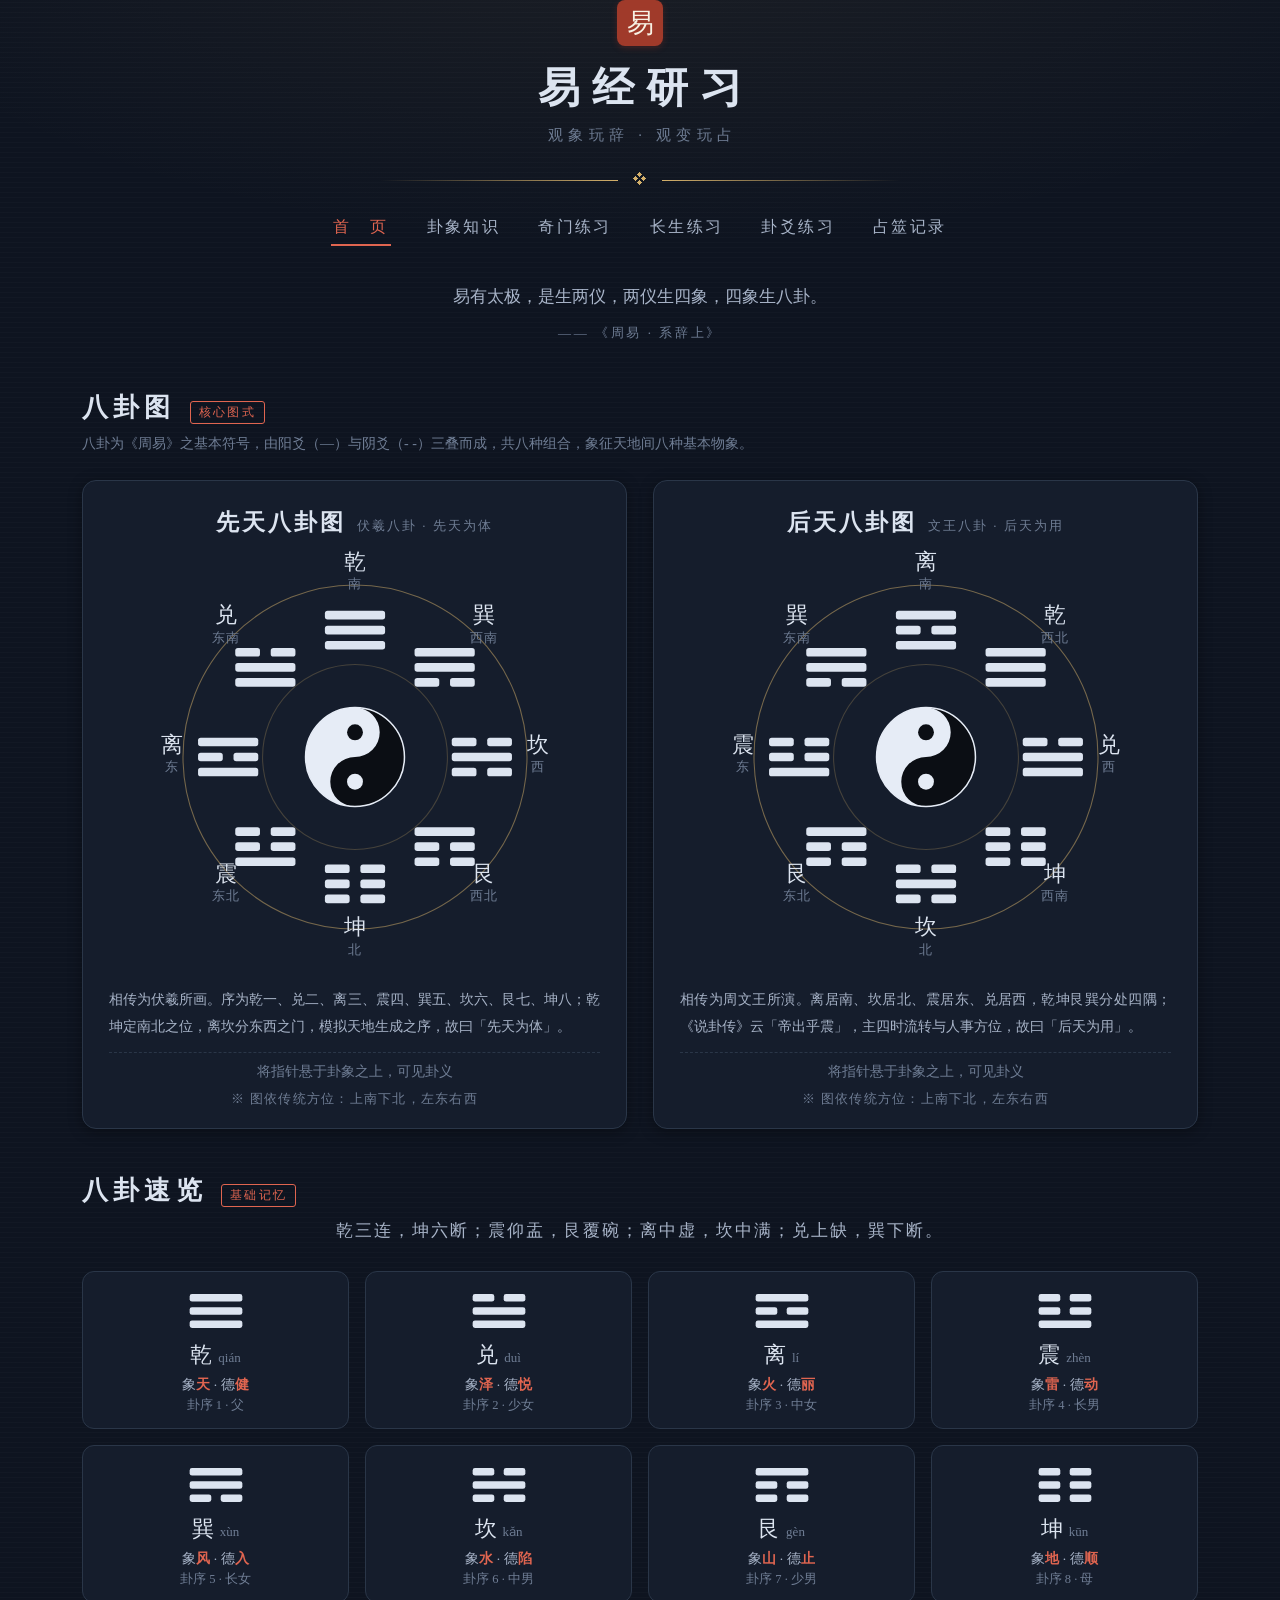
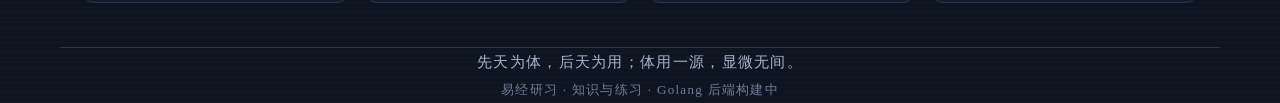
==== static/index.html @ 074f1c8b "first commit" ====
<!DOCTYPE html>
<html lang="zh-CN">
<head>
<meta charset="UTF-8" />
<meta name="viewport" content="width=device-width, initial-scale=1.0" />
<title>易经研习 · 先天八卦与后天八卦</title>
<link rel="stylesheet" href="style.css" />
<style>
/* ===== 首页专属样式 ===== */
.quote{margin:34px auto 8px;max-width:760px;text-align:center;font-family:var(--kai);color:var(--ink-soft);font-size:17px;line-height:2}
.quote .src{display:block;margin-top:6px;font-size:13px;color:var(--muted);letter-spacing:.2em}

.diagram-grid{display:grid;grid-template-columns:1fr 1fr;gap:26px}
@media (max-width:900px){.diagram-grid{grid-template-columns:1fr}}
svg.bagua{display:block;width:100%;max-width:430px;margin:0 auto}
.card .note{margin-top:14px;font-size:13.5px;color:var(--ink-soft);line-height:2;text-align:justify}
.orient{text-align:center;color:var(--muted);font-size:12.5px;margin-top:10px;letter-spacing:.1em}

svg .ring{fill:none;stroke:var(--gold);stroke-width:1;opacity:.5}
svg .ring.faint{opacity:.25}
svg .tri{cursor:pointer}
svg .tri rect{fill:var(--ink);transition:fill .18s}
svg .tri:hover rect,svg .tri.hot rect{fill:var(--cinnabar)}
svg .t-name{font-family:var(--kai);font-size:20px;fill:var(--ink)}
svg .t-dir{font-size:12px;fill:var(--muted);letter-spacing:1px}
svg .tj-white{fill:#e6ecf6}
svg .tj-black{fill:#0b0e14}
svg .tj-outline{fill:none;stroke:#e6ecf6;stroke-width:1.4}
svg .tj-dot-black{fill:#0b0e14}
svg .tj-dot-white{fill:#e6ecf6}

.mnemonic{font-family:var(--kai);text-align:center;color:var(--ink-soft);font-size:16.5px;letter-spacing:.12em;margin-bottom:24px;line-height:2}
.tri-grid{display:grid;grid-template-columns:repeat(4,1fr);gap:16px}
@media (max-width:960px){.tri-grid{grid-template-columns:repeat(2,1fr)}}
.tri-card{background:var(--card);border:1px solid var(--line);border-radius:12px;padding:18px 10px 14px;text-align:center;transition:.2s}
.tri-card:hover{transform:translateY(-3px);box-shadow:0 6px 18px rgba(0,0,0,.4);border-color:var(--gold)}
.tri-card svg{display:block;margin:0 auto 8px}
.tri-card .n{font-family:var(--kai);font-size:22px}
.tri-card .n span{font-size:13px;color:var(--muted);margin-left:6px}
.tri-card .d{margin-top:6px;font-size:13.5px;color:var(--ink-soft)}
.tri-card .d b{color:var(--cinnabar);font-weight:600}
.tri-card .r{margin-top:3px;font-size:12.5px;color:var(--muted)}
</style>
</head>
<body>

<header class="wrap">
  <div class="seal">易</div>
  <h1>易经研习</h1>
  <div class="sub">观象玩辞 · 观变玩占</div>
  <div class="divider">❖</div>
  <nav>
    <a class="active" href="index.html">首　页</a>
    <a href="#">卦象知识</a>
    <a href="qimen.html">奇门练习</a>
    <a href="changsheng.html">长生练习</a>
    <a href="#">卦爻练习</a>
    <a href="#">占筮记录</a>
  </nav>
</header>

<main class="wrap">
  <p class="quote">易有太极，是生两仪，两仪生四象，四象生八卦。<span class="src">—— 《周易 · 系辞上》</span></p>

  <section id="bagua">
    <div class="sec-title"><h2>八卦图</h2><span class="tag">核心图式</span></div>
    <p class="sec-desc">八卦为《周易》之基本符号，由阳爻（—）与阴爻（- -）三叠而成，共八种组合，象征天地间八种基本物象。</p>
    <div class="diagram-grid">
      <div class="card">
        <div class="card-head"><h3>先天八卦图</h3><span class="who">伏羲八卦 · 先天为体</span></div>
        <svg id="svg-xiantian" class="bagua" viewBox="0 0 400 400" role="img" aria-label="先天八卦图"></svg>
        <p class="note">相传为伏羲所画。序为乾一、兑二、离三、震四、巽五、坎六、艮七、坤八；乾坤定南北之位，离坎分东西之门，模拟天地生成之序，故曰「先天为体」。</p>
        <div class="hint" id="hint-xiantian">将指针悬于卦象之上，可见卦义</div>
        <div class="orient">※ 图依传统方位：上南下北，左东右西</div>
      </div>
      <div class="card">
        <div class="card-head"><h3>后天八卦图</h3><span class="who">文王八卦 · 后天为用</span></div>
        <svg id="svg-houtian" class="bagua" viewBox="0 0 400 400" role="img" aria-label="后天八卦图"></svg>
        <p class="note">相传为周文王所演。离居南、坎居北、震居东、兑居西，乾坤艮巽分处四隅；《说卦传》云「帝出乎震」，主四时流转与人事方位，故曰「后天为用」。</p>
        <div class="hint" id="hint-houtian">将指针悬于卦象之上，可见卦义</div>
        <div class="orient">※ 图依传统方位：上南下北，左东右西</div>
      </div>
    </div>
  </section>

  <section id="sulan">
    <div class="sec-title"><h2>八卦速览</h2><span class="tag">基础记忆</span></div>
    <p class="mnemonic">乾三连，坤六断；震仰盂，艮覆碗；离中虚，坎中满；兑上缺，巽下断。</p>
    <div class="tri-grid" id="tri-grid"></div>
  </section>
</main>

<footer class="wrap">
  <div class="m">先天为体，后天为用；体用一源，显微无间。</div>
  <div>易经研习 · 知识与练习 · Golang 后端构建中</div>
</footer>

<script>
/* ===== 卦象数据：lines 自上而下，1=阳爻（实线），0=阴爻（断线） ===== */
const TRIGRAMS = {
  qian: { name:'乾', py:'qián',  lines:[1,1,1], nature:'天', attr:'健', role:'父'   },
  dui:  { name:'兑', py:'duì',   lines:[0,1,1], nature:'泽', attr:'悦', role:'少女' },
  li:   { name:'离', py:'lí',    lines:[1,0,1], nature:'火', attr:'丽', role:'中女' },
  zhen: { name:'震', py:'zhèn',  lines:[0,0,1], nature:'雷', attr:'动', role:'长男' },
  xun:  { name:'巽', py:'xùn',   lines:[1,1,0], nature:'风', attr:'入', role:'长女' },
  kan:  { name:'坎', py:'kǎn',   lines:[0,1,0], nature:'水', attr:'陷', role:'中男' },
  gen:  { name:'艮', py:'gèn',   lines:[1,0,0], nature:'山', attr:'止', role:'少男' },
  kun:  { name:'坤', py:'kūn',   lines:[0,0,0], nature:'地', attr:'顺', role:'母'   },
};
/* 先天卦序：乾一、兑二、离三、震四、巽五、坎六、艮七、坤八 */
const ORDER = ['qian','dui','li','zhen','xun','kan','gen','kun'];

/* 生成一组卦画（居中于 x,y） */
function trigramSVG(key, x, y){
  const t = TRIGRAMS[key], W = 56, H = 8, GAP = 6, half = W / 2, seg = (W - 10) / 2;
  let s = `<g class="tri" data-key="${key}" transform="translate(${x.toFixed(1)},${y.toFixed(1)})">`
        + `<circle r="34" fill="transparent"/>`; /* 透明热区，便于悬停 */
  t.lines.forEach((yang, i) => {
    const yy = i * (H + GAP) - 18;
    if (yang) {
      s += `<rect x="${-half}" y="${yy}" width="${W}" height="${H}" rx="2.5"/>`;
    } else {
      s += `<rect x="${-half}" y="${yy}" width="${seg}" height="${H}" rx="2.5"/>`
         + `<rect x="${half - seg}" y="${yy}" width="${seg}" height="${H}" rx="2.5"/>`;
    }
  });
  return s + `</g>`;
}

/* 太极图 */
function taiji(cx, cy, r){
  const h = r / 2;
  return `<g transform="translate(${cx},${cy})">
    <circle r="${r}" class="tj-white"/>
    <path d="M0 ${-r} A${r} ${r} 0 0 1 0 ${r} A${h} ${h} 0 0 1 0 0 A${h} ${h} 0 0 0 0 ${-r} Z" class="tj-black"/>
    <circle cy="${-h}" r="${(r*0.16).toFixed(1)}" class="tj-dot-black"/>
    <circle cy="${h}" r="${(r*0.16).toFixed(1)}" class="tj-dot-white"/>
    <circle r="${r}" class="tj-outline"/>
  </g>`;
}

/* 绘制八卦图：arrangement 为自上方（正南）起顺时针的 [卦, 方位] 序列 */
function renderBagua(svgId, hintId, arrangement){
  const svg = document.getElementById(svgId), hint = document.getElementById(hintId);
  const C = 200, R_TRI = 118, R_LBL = 170;
  let s = `<circle cx="${C}" cy="${C}" r="160" class="ring"/>`
        + `<circle cx="${C}" cy="${C}" r="86" class="ring faint"/>`;
  arrangement.forEach(([key, dir], i) => {
    const a = i * Math.PI / 4, sin = Math.sin(a), cos = Math.cos(a);
    s += trigramSVG(key, C + R_TRI * sin, C - R_TRI * cos);
    const lx = C + R_LBL * sin, ly = C - R_LBL * cos;
    s += `<text x="${lx.toFixed(1)}" y="${(ly - 5).toFixed(1)}" text-anchor="middle" class="t-name">${TRIGRAMS[key].name}</text>`
       + `<text x="${lx.toFixed(1)}" y="${(ly + 13).toFixed(1)}" text-anchor="middle" class="t-dir">${dir}</text>`;
  });
  s += taiji(C, C, 46);
  svg.innerHTML = s;

  const defaultHint = hint.innerHTML;
  svg.querySelectorAll('.tri').forEach(g => {
    g.addEventListener('mouseenter', () => {
      svg.querySelectorAll('.tri.hot').forEach(e => e.classList.remove('hot'));
      g.classList.add('hot');
      const t = TRIGRAMS[g.dataset.key];
      hint.innerHTML = `<b>${t.name}</b>（${t.py}）— 象<b>${t.nature}</b>，德<b>${t.attr}</b>，伦常为<b>${t.role}</b>`;
    });
  });
  svg.addEventListener('mouseleave', () => {
    svg.querySelectorAll('.tri.hot').forEach(e => e.classList.remove('hot'));
    hint.innerHTML = defaultHint;
  });
}

/* 先天八卦：乾南、巽西南、坎西、艮西北、坤北、震东北、离东、兑东南 */
renderBagua('svg-xiantian', 'hint-xiantian', [
  ['qian','南'], ['xun','西南'], ['kan','西'], ['gen','西北'],
  ['kun','北'],  ['zhen','东北'], ['li','东'],  ['dui','东南'],
]);
/* 后天八卦：离南、乾西北、兑西、坤西南、坎北、艮东北、震东、巽东南 */
renderBagua('svg-houtian', 'hint-houtian', [
  ['li','南'],   ['qian','西北'], ['dui','西'], ['kun','西南'],
  ['kan','北'],  ['gen','东北'],  ['zhen','东'],['xun','东南'],
]);

/* 八卦速览卡片 */
document.getElementById('tri-grid').innerHTML = ORDER.map((k, i) => {
  const t = TRIGRAMS[k];
  return `<div class="tri-card">
    <svg viewBox="-34 -22 68 44" width="64" height="42" aria-hidden="true">${trigramSVG(k, 0, 0)}</svg>
    <div class="n">${t.name}<span>${t.py}</span></div>
    <div class="d">象<b>${t.nature}</b> · 德<b>${t.attr}</b></div>
    <div class="r">卦序 ${i + 1} · ${t.role}</div>
  </div>`;
}).join('');
</script>
</body>
</html>
---- static/style.css ----
/* ===== 共享主题：玄青墨蓝（暗色） ===== */
:root{
  --paper:#0e1420;
  --card:#151d2c;
  --ink:#dce4f0;
  --ink-soft:#a8b4c8;
  --muted:#6f7d94;
  --cinnabar:#e06550;
  --cinnabar-deep:#a03a2a;
  --gold:#d4b06a;
  --line:#2a3648;
  --kai:"KaiTi","STKaiti","楷体","Noto Serif SC",serif;
}
*{margin:0;padding:0;box-sizing:border-box}
body{
  font-family:"Noto Serif SC","Source Han Serif SC","SimSun","STSong",serif;
  color:var(--ink);
  background:
    radial-gradient(1200px 500px at 50% -100px, rgba(212,176,106,.07), transparent 70%),
    repeating-linear-gradient(0deg, rgba(220,228,240,.018) 0 1px, transparent 1px 5px),
    var(--paper);
  min-height:100vh;
}
.wrap{max-width:1160px;margin:0 auto;padding:0 22px}

/* ===== 头部 ===== */
header{text-align:center;padding:52px 20px 10px}
.seal{
  display:inline-flex;align-items:center;justify-content:center;
  width:46px;height:46px;background:var(--cinnabar-deep);color:#f7f1e4;
  font-family:var(--kai);font-size:27px;border-radius:8px;
  box-shadow:0 2px 6px rgba(138,46,33,.35);margin-bottom:14px;
}
h1{font-family:var(--kai);font-size:42px;font-weight:700;letter-spacing:.28em;text-indent:.28em}
.sub{margin-top:10px;color:var(--muted);font-size:15px;letter-spacing:.35em;text-indent:.35em}
.divider{display:flex;align-items:center;gap:14px;justify-content:center;margin:26px auto 0;max-width:520px;color:var(--gold)}
.divider::before,.divider::after{content:"";flex:1;height:1px}
.divider::before{background:linear-gradient(90deg,transparent,var(--gold))}
.divider::after{background:linear-gradient(90deg,var(--gold),transparent)}
nav{margin-top:22px;display:flex;justify-content:center;gap:34px;flex-wrap:wrap}
nav a{color:var(--ink-soft);text-decoration:none;font-size:16px;letter-spacing:.15em;padding:6px 2px;border-bottom:2px solid transparent;transition:.2s}
nav a:hover,nav a.active{color:var(--cinnabar);border-bottom-color:var(--cinnabar)}

/* ===== 区块与卡片 ===== */
section{margin:44px 0}
.sec-title{display:flex;align-items:baseline;gap:14px;margin-bottom:6px}
.sec-title h2{font-family:var(--kai);font-size:26px;letter-spacing:.2em}
.sec-title .tag{font-size:12px;color:var(--cinnabar);border:1px solid var(--cinnabar);padding:2px 8px;border-radius:3px;letter-spacing:.2em}
.sec-desc{color:var(--muted);font-size:14px;margin-bottom:22px;line-height:1.9}
.card{background:var(--card);border:1px solid var(--line);border-radius:14px;padding:26px 26px 20px;box-shadow:0 3px 14px rgba(0,0,0,.35)}
.card-head{display:flex;align-items:baseline;justify-content:center;gap:12px;margin-bottom:4px}
.card-head h3{font-family:var(--kai);font-size:23px;letter-spacing:.12em}
.card-head .who{color:var(--muted);font-size:13px;letter-spacing:.15em}
.card .hint{margin-top:12px;padding-top:10px;border-top:1px dashed var(--line);font-size:13.5px;color:var(--muted);text-align:center;min-height:1.8em}
.card .hint b{color:var(--cinnabar)}

footer{margin-top:56px;padding:26px 20px 40px;text-align:center;color:var(--muted);font-size:13px;border-top:1px solid var(--line);letter-spacing:.1em;line-height:2}
footer .m{font-family:var(--kai);color:var(--ink-soft);font-size:14.5px}

/* ===== 练习页通用 ===== */
.quiz-card{max-width:780px;margin:0 auto;text-align:center;padding:32px 30px 26px}
.quiz-stats{color:var(--muted);font-size:13.5px;letter-spacing:.08em}
.quiz-stats b{color:var(--cinnabar);font-weight:600}
.quiz-opts{display:grid;grid-template-columns:1fr 1fr;gap:12px;margin:22px 0 4px}
@media (max-width:640px){.quiz-opts{grid-template-columns:1fr}}
.opt{display:flex;align-items:center;gap:10px;padding:13px 16px;font-size:16.5px;font-family:inherit;color:var(--ink);background:var(--card);border:1.5px solid var(--line);border-radius:10px;cursor:pointer;transition:.15s;text-align:left}
.opt:hover:not(:disabled){border-color:var(--gold);transform:translateY(-1px);box-shadow:0 4px 12px rgba(0,0,0,.3)}
.opt:disabled{cursor:default;opacity:.75}
.opt .kbd{flex:0 0 22px;height:22px;display:flex;align-items:center;justify-content:center;font-size:12px;color:var(--muted);border:1px solid var(--line);border-radius:5px;background:var(--paper)}
.opt.correct{border-color:#5f9a6e;background:rgba(95,154,110,.12);opacity:1}
.opt.correct .kbd{color:#8cc79b;border-color:#5f9a6e}
.opt.wrong{border-color:var(--cinnabar);background:rgba(224,101,80,.12);opacity:1}
.opt.wrong .kbd{color:var(--cinnabar);border-color:var(--cinnabar)}
.quiz-fb{margin-top:16px;min-height:1.6em;font-size:14.5px;line-height:2}
.quiz-fb .verdict{font-family:var(--kai);font-size:19px;margin-right:10px;letter-spacing:.15em}
.quiz-fb.ok .verdict{color:#8cc79b}
.quiz-fb.no .verdict{color:var(--cinnabar)}
.quiz-fb b{color:var(--cinnabar)}
.quiz-fb .fd{display:block;color:var(--ink-soft)}
.quiz-fb .det{display:block;color:var(--muted);font-size:13px;line-height:1.95;margin-top:4px;text-align:justify}
.quiz-actions{margin-top:14px}
.btn-primary{font-family:inherit;font-size:15px;letter-spacing:.2em;padding:9px 30px;color:#f7f1e4;background:var(--cinnabar-deep);border:none;border-radius:8px;cursor:pointer;transition:.15s}
.btn-primary:hover{background:var(--cinnabar)}
.quiz-tip{margin-top:14px;font-size:12px;color:var(--muted);letter-spacing:.08em}
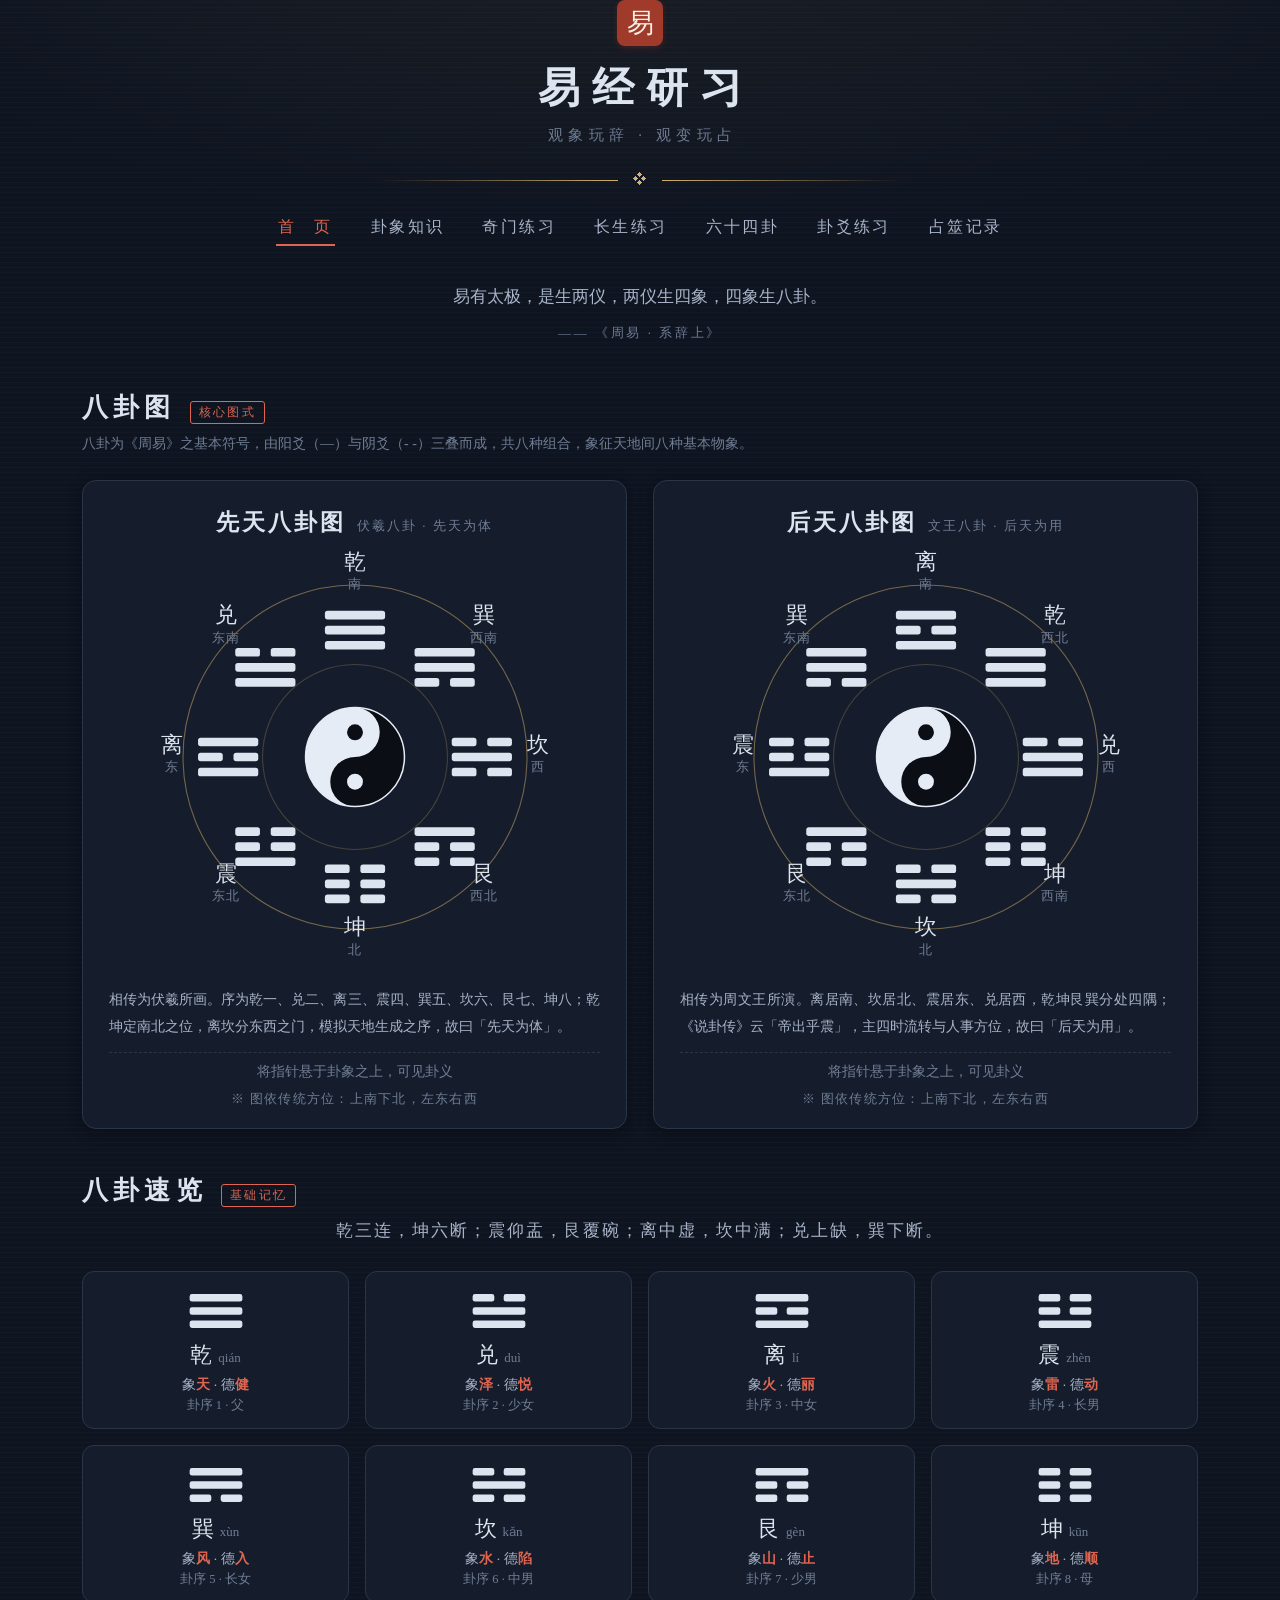
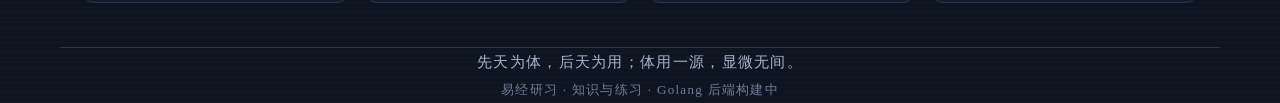
==== commit 7c5a1004: "添加64卦练习" ====
--- a/static/index.html
+++ b/static/index.html
@@ -54,6 +54,7 @@
     <a href="#">卦象知识</a>
     <a href="qimen.html">奇门练习</a>
     <a href="changsheng.html">长生练习</a>
+    <a href="gua64.html">六十四卦</a>
     <a href="#">卦爻练习</a>
     <a href="#">占筮记录</a>
   </nav>
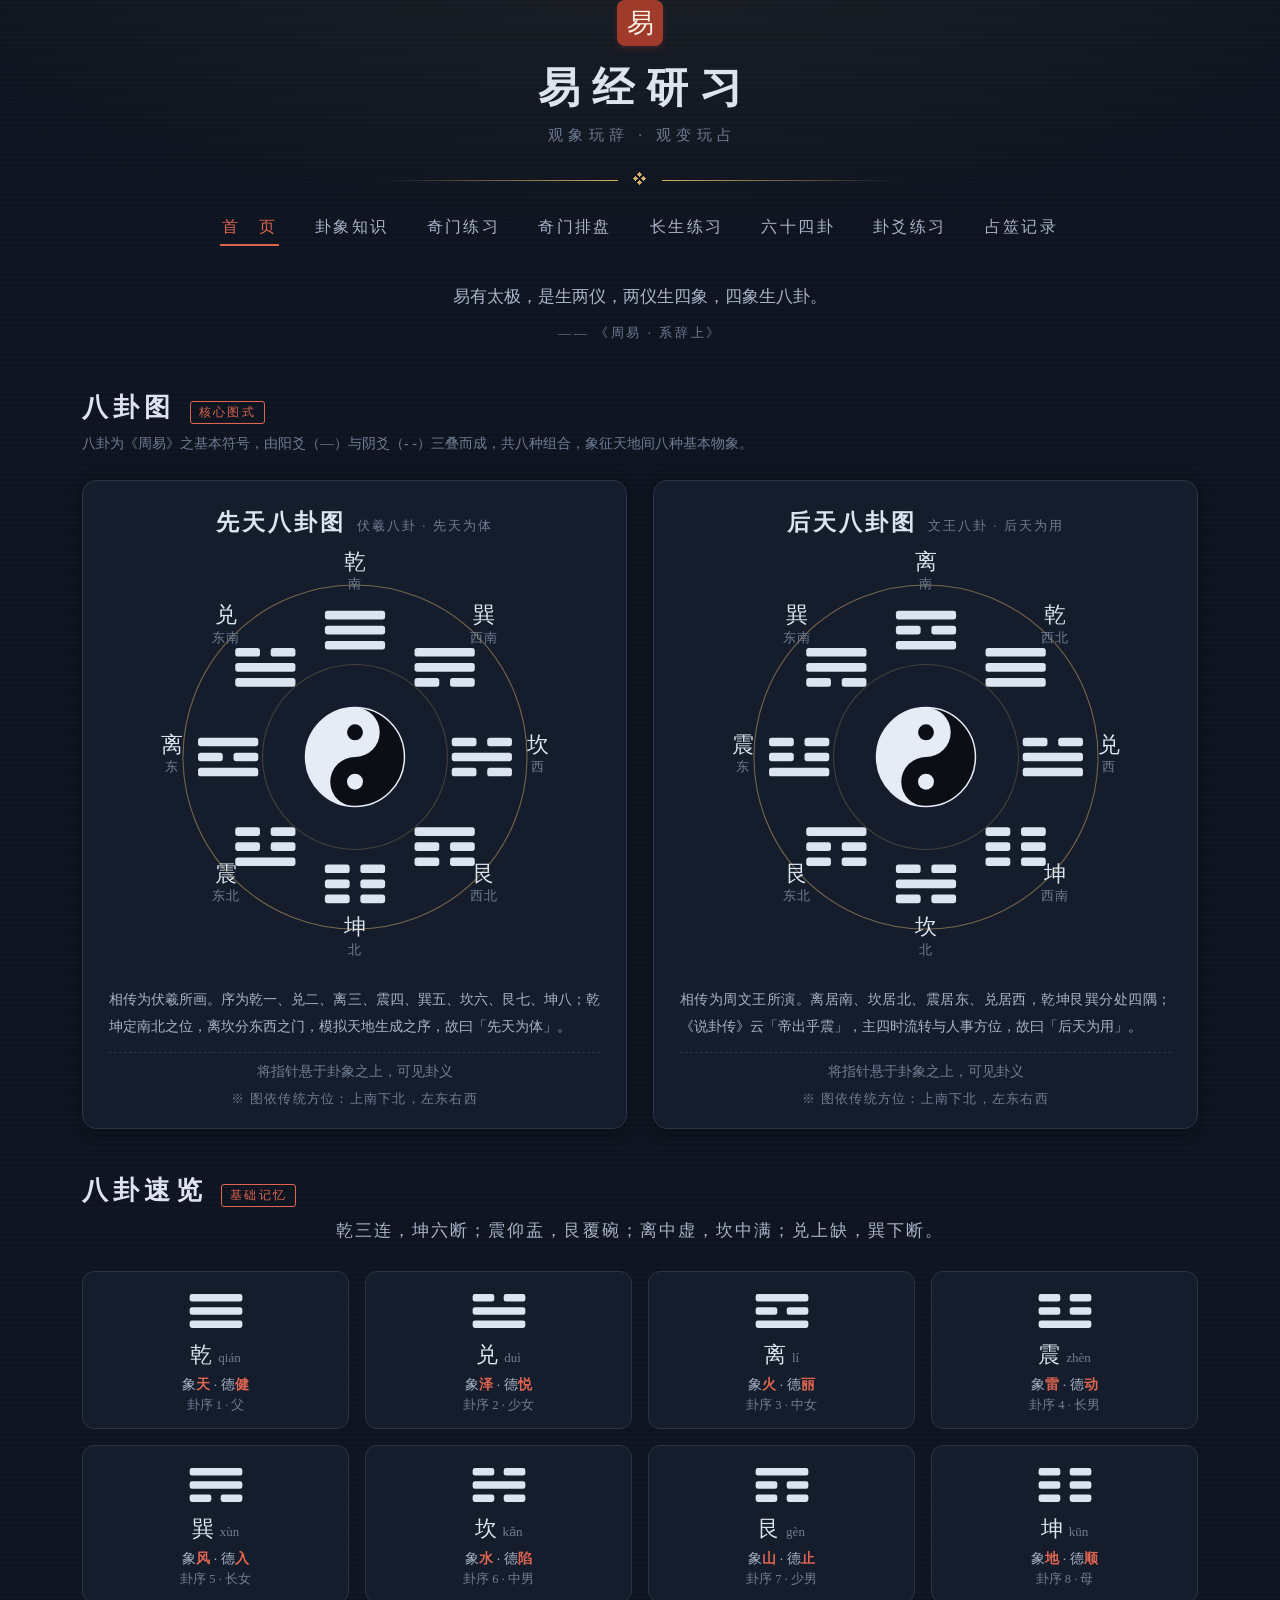
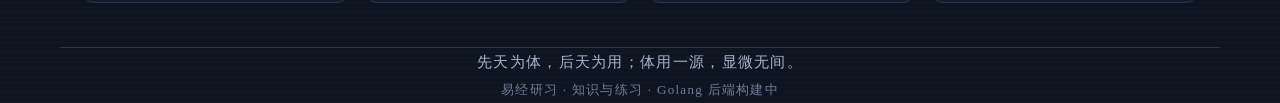
==== commit 263af6ae: "奇门排盘。" ====
--- a/static/index.html
+++ b/static/index.html
@@ -51,8 +51,9 @@
   <div class="divider">❖</div>
   <nav>
     <a class="active" href="index.html">首　页</a>
-    <a href="#">卦象知识</a>
+    <a href="basics.html">卦象知识</a>
     <a href="qimen.html">奇门练习</a>
+    <a href="pan.html">奇门排盘</a>
     <a href="changsheng.html">长生练习</a>
     <a href="gua64.html">六十四卦</a>
     <a href="#">卦爻练习</a>
